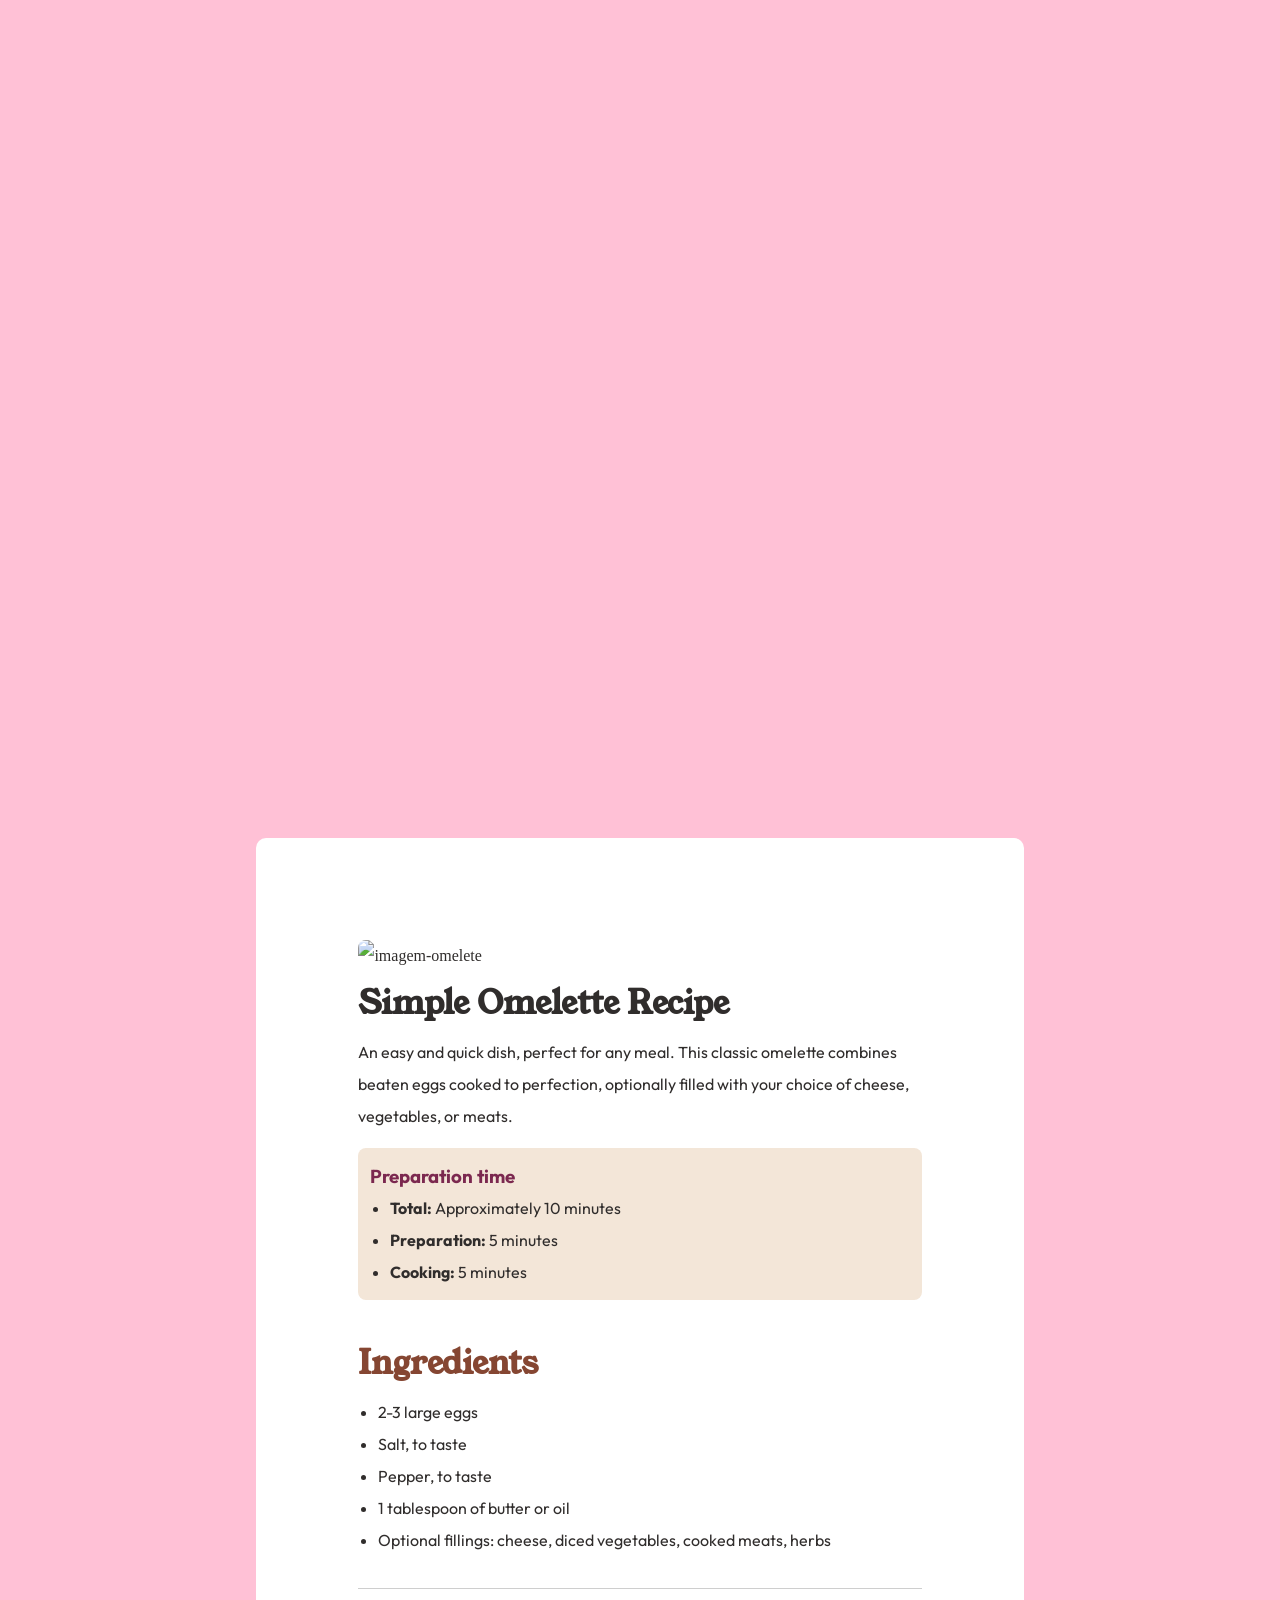
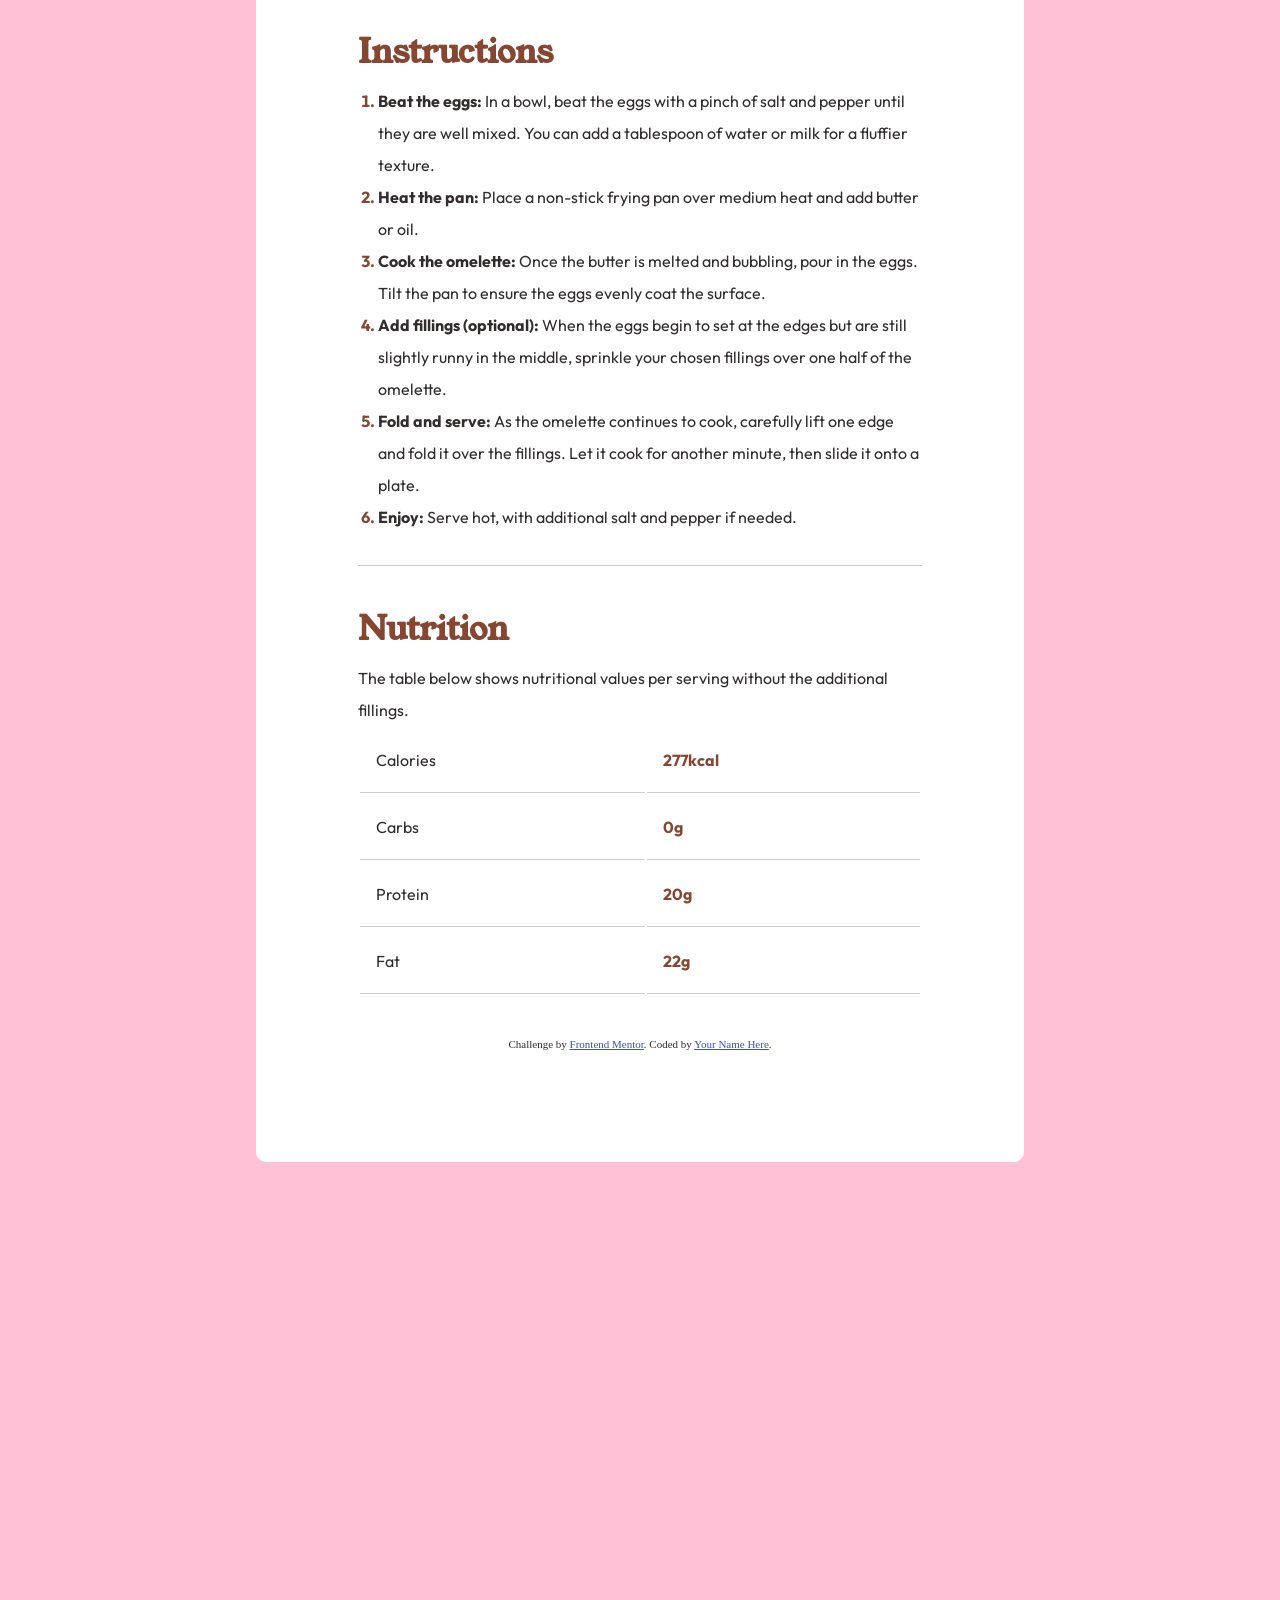
==== index.html @ 012b08d7 "Add files via upload" ====
<!doctype html>
<html lang="en">
  <head>
    <meta charset="UTF-8" />
    <meta name="viewport" content="width=device-width, initial-scale=1.0" />
    <!-- displays site properly based on user's device -->

    <link
      rel="icon"
      type="image/png"
      sizes="32x32"
      href="./assets/images/favicon-32x32.png"
    />

    <title>Frontend Mentor | Recipe page</title>

    <!-- Feel free to remove these styles or customise in your own stylesheet 👍 -->
    <style>
      .attribution {
        font-size: 0.6875rem;
        text-align: center;
      }
      .attribution a {
        color: hsl(228, 45%, 44%);
      }
    </style>
    <link rel="stylesheet" href="style.css" />
  </head>
  <body>
    <div class="receita">
      <div class="img">
        <img src="./assets/images/image-omelette.jpeg" alt="imagem-omelete" />
      </div>

      <main>
        <div class="texto">
          <h1>Simple Omelette Recipe</h1>
          <p>
            An easy and quick dish, perfect for any meal. This classic omelette
            combines beaten eggs cooked to perfection, optionally filled with
            your choice of cheese, vegetables, or meats.
          </p>
        </div>

        <section class="tempo-receita">
          <h3>Preparation time</h3>
          <ul>
            <li><strong>Total: </strong>Approximately 10 minutes</li>
            <li><strong>Preparation: </strong> 5 minutes</li>
            <li><strong>Cooking: </strong>5 minutes</li>
          </ul>
        </section>

        <section class="ingredients">
          <h2>Ingredients</h2>
          <ul>
            <li>2-3 large eggs</li>
            <li>Salt, to taste</li>
            <li>Pepper, to taste</li>
            <li>1 tablespoon of butter or oil</li>
            <li>
              Optional fillings: cheese, diced vegetables, cooked meats, herbs
            </li>
          </ul>
        </section>

        <section class="instructions">
          <h2>Instructions</h2>
          <ol>
            <li>
              <strong>Beat the eggs:</strong> In a bowl, beat the eggs with a pinch of salt and
              pepper until they are well mixed. You can add a tablespoon of
              water or milk for a fluffier texture.
            </li>
            <li>
              <strong>Heat the pan:</strong> Place a non-stick frying pan over medium heat and
              add butter or oil.
            </li>
            <li>
              <strong>Cook the omelette:</strong> Once the butter is melted and bubbling, pour in
              the eggs. Tilt the pan to ensure the eggs evenly coat the surface.
            </li>
            <li>
              <strong>Add fillings (optional):</strong> When the eggs begin to set at the edges
              but are still slightly runny in the middle, sprinkle your chosen
              fillings over one half of the omelette.
            </li>
            <li>
              <strong>Fold and serve:</strong> As the omelette continues to cook, carefully lift
              one edge and fold it over the fillings. Let it cook for another
              minute, then slide it onto a plate.
            </li>
            <li>
              <strong>Enjoy:</strong> Serve hot, with additional salt and pepper if needed.
            </li>
          </ol>
        </section>

        <section class="nutrition">
          <h2>Nutrition</h2>
          <p>
            The table below shows nutritional values per serving without the
            additional fillings.
          </p>

          <table>
            <tr>
              <td>Calories</td>
              <td><span>277kcal</span></td>
            </tr>
            <tr>
              <td>Carbs</td>
              <td><span>0g</span></td>
            </tr>
            <tr>
              <td>Protein</td>
              <td><span>20g</span></td>
            </tr>
            <tr>
              <td>Fat</td>
              <td><span>22g</span></td>
            </tr>
          </table>
        </section>
        <footer class="attribution">
          Challenge by
          <a href="https://www.frontendmentor.io?ref=challenge"
            >Frontend Mentor</a
          >. Coded by <a href="#">Your Name Here</a>.
        </footer>
      </main>
    </div>
  </body>
</html>
---- style.css ----
@import url('https://fonts.googleapis.com/css2?family=Young+Serif&display=swap');
@import url('https://fonts.googleapis.com/css2?family=Outfit:wght@100..900&display=swap');


:root {
    --White: hsl(0, 0%, 100%);
    --Stone100: hsl(30, 54%, 90%);
    --Stone150: hsl(30, 18%, 87%);
    --Stone600: hsl(30, 10%, 34%);
    --Stone900: hsl(24, 5%, 18%);
    --Brown800: hsl(14, 45%, 36%);    
    --Rose800: hsl(332, 51%, 32%);
    --background: hsla(340, 100%, 84%, 0.753);
    --Rose50: hsl(330, 100%, 98%);
    --fonte-principal: 'Young Serif', serif;
    --fonte-secundaria: 'Outfit', sans-serif;
    --padding-padrao: 16px 0; 
}

* {
    padding: 0;
    margin: 0;
    box-sizing: border-box;
    color: var(--Stone900);
    line-height: 32px;
}

h1 {
    color: var(--Stone900)
}

h1, h2 {
    font-family: var(--fonte-principal);
    padding: var(--padding-padrao);
    font-size: 2rem;
}

h2 {
    color: var(--Brown800);
}

p, ul, ol, td {
    font-family: var(--fonte-secundaria);
}


ol, ul {
    padding-left: 20px ;
}



ol li::marker {
    color: var(--Brown800);
    font-weight: bold;
}

h3 {
    font-family: var(--fonte-secundaria);
}

body {
    width: 100%;
    height: 400vh;
    background-color: var(--background);
    display: flex;
    justify-content: center;
    align-items: center;
}

img {
    width: 100%;
    border-radius: 8px;
}

.receita {
    width: 60%;
    padding: 8%;
    border-radius: 10px;
    background-color: var(--White);

}

.img {
    width: 100%;
}

.ingredients, .instructions {
    padding: 32px 0;
    border-bottom: 1px solid rgba(0, 0, 0, 0.192);
}

.nutrition {
    width: 100%;
    padding: 32px 0;
}


.tempo-receita {
    width: 100%;
    padding: 12px;
    margin: 16px 0 0 0;
    border-radius: 8px;
    background-color: var(--Stone100);
}

h3 {
    color: var(--Rose800)
}

table {
    width: 100%;
}

span {
    color: var(--Brown800);
    font-weight: bold;
}
td {
    border-bottom: 1px solid rgba(0, 0, 0, 0.192);
    padding: 16px;
}


@media screen and (max-width: 490px) {
    h1, h2, h3 {
        font-size: 1.2rem;
    }

    p, ol li, ul li, td {
       font-size: 80%; 
       line-height: 1.2rem;
    }
    
}

@media screen and (max-width: 360px) {
    h3 {
        font-size: 90%;
    }

    p, ol li, ul li, strong {
        font-size: 80%;
    }
    
}
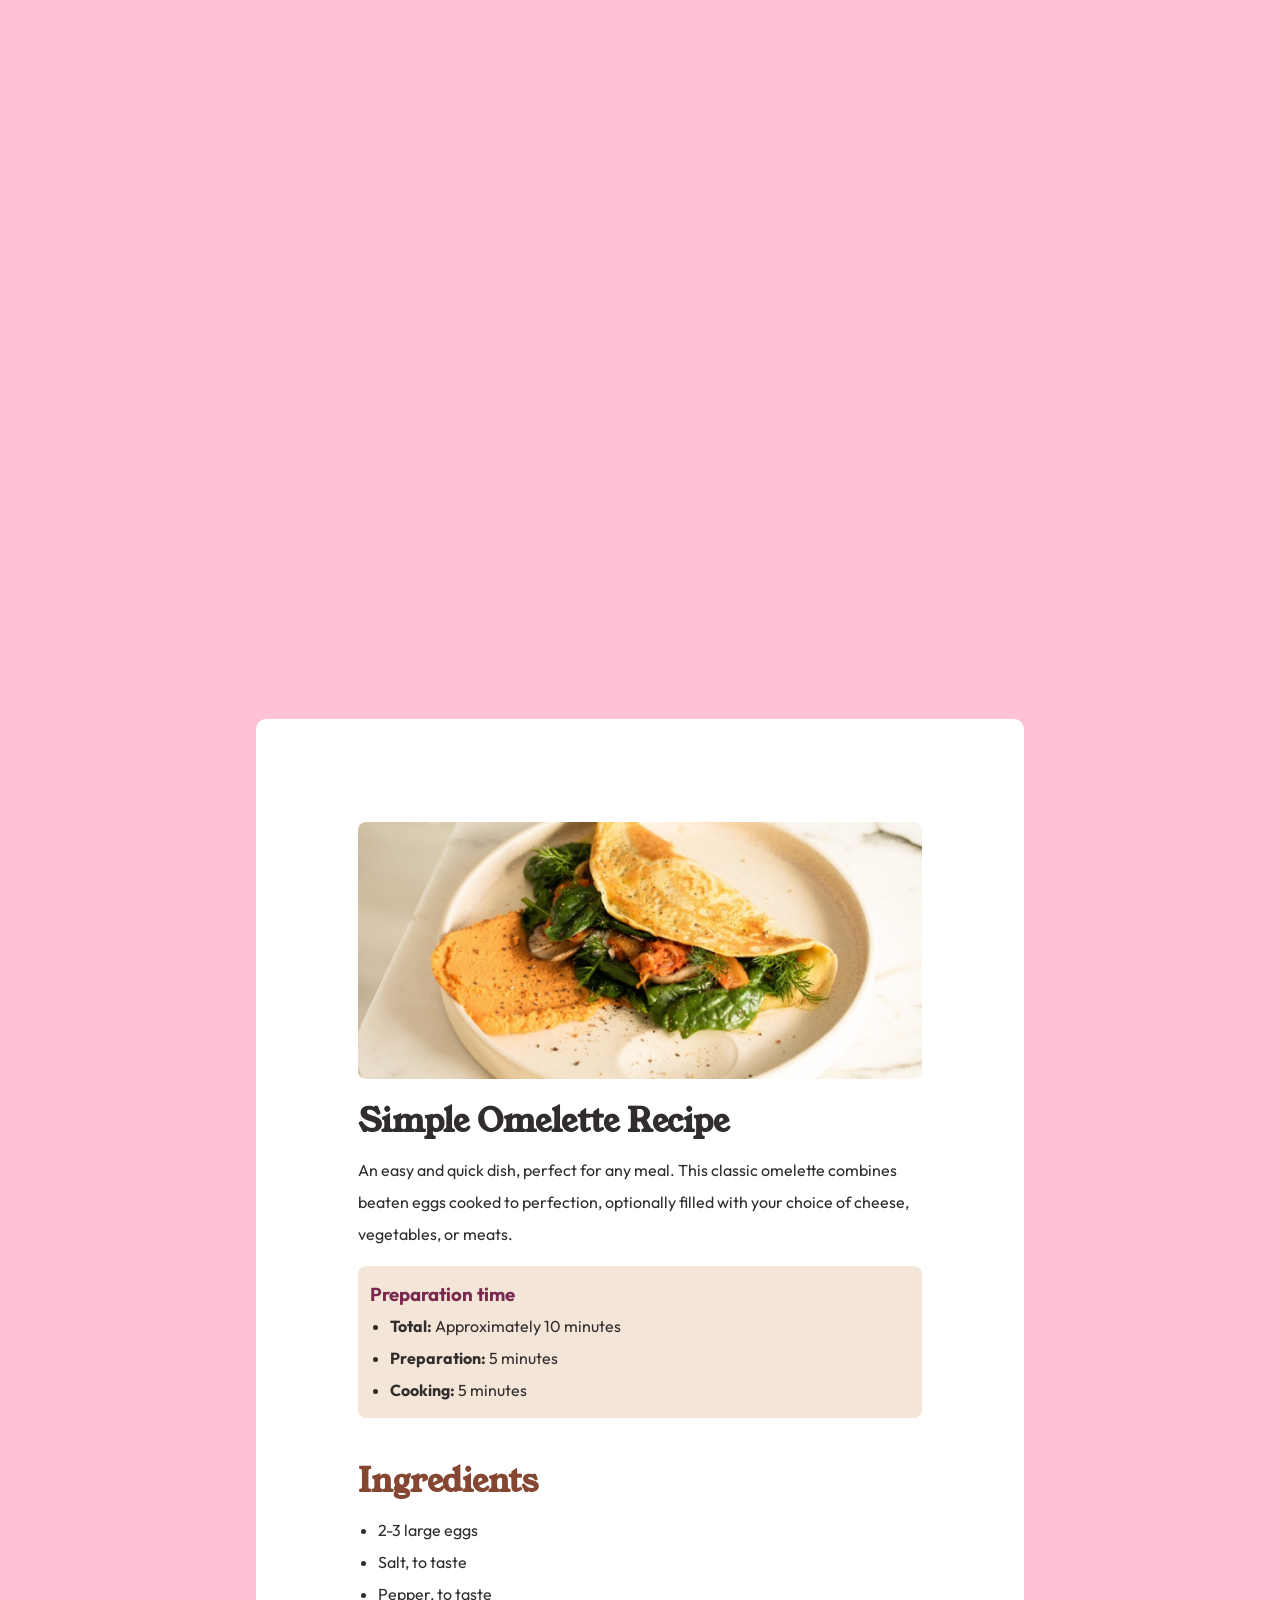
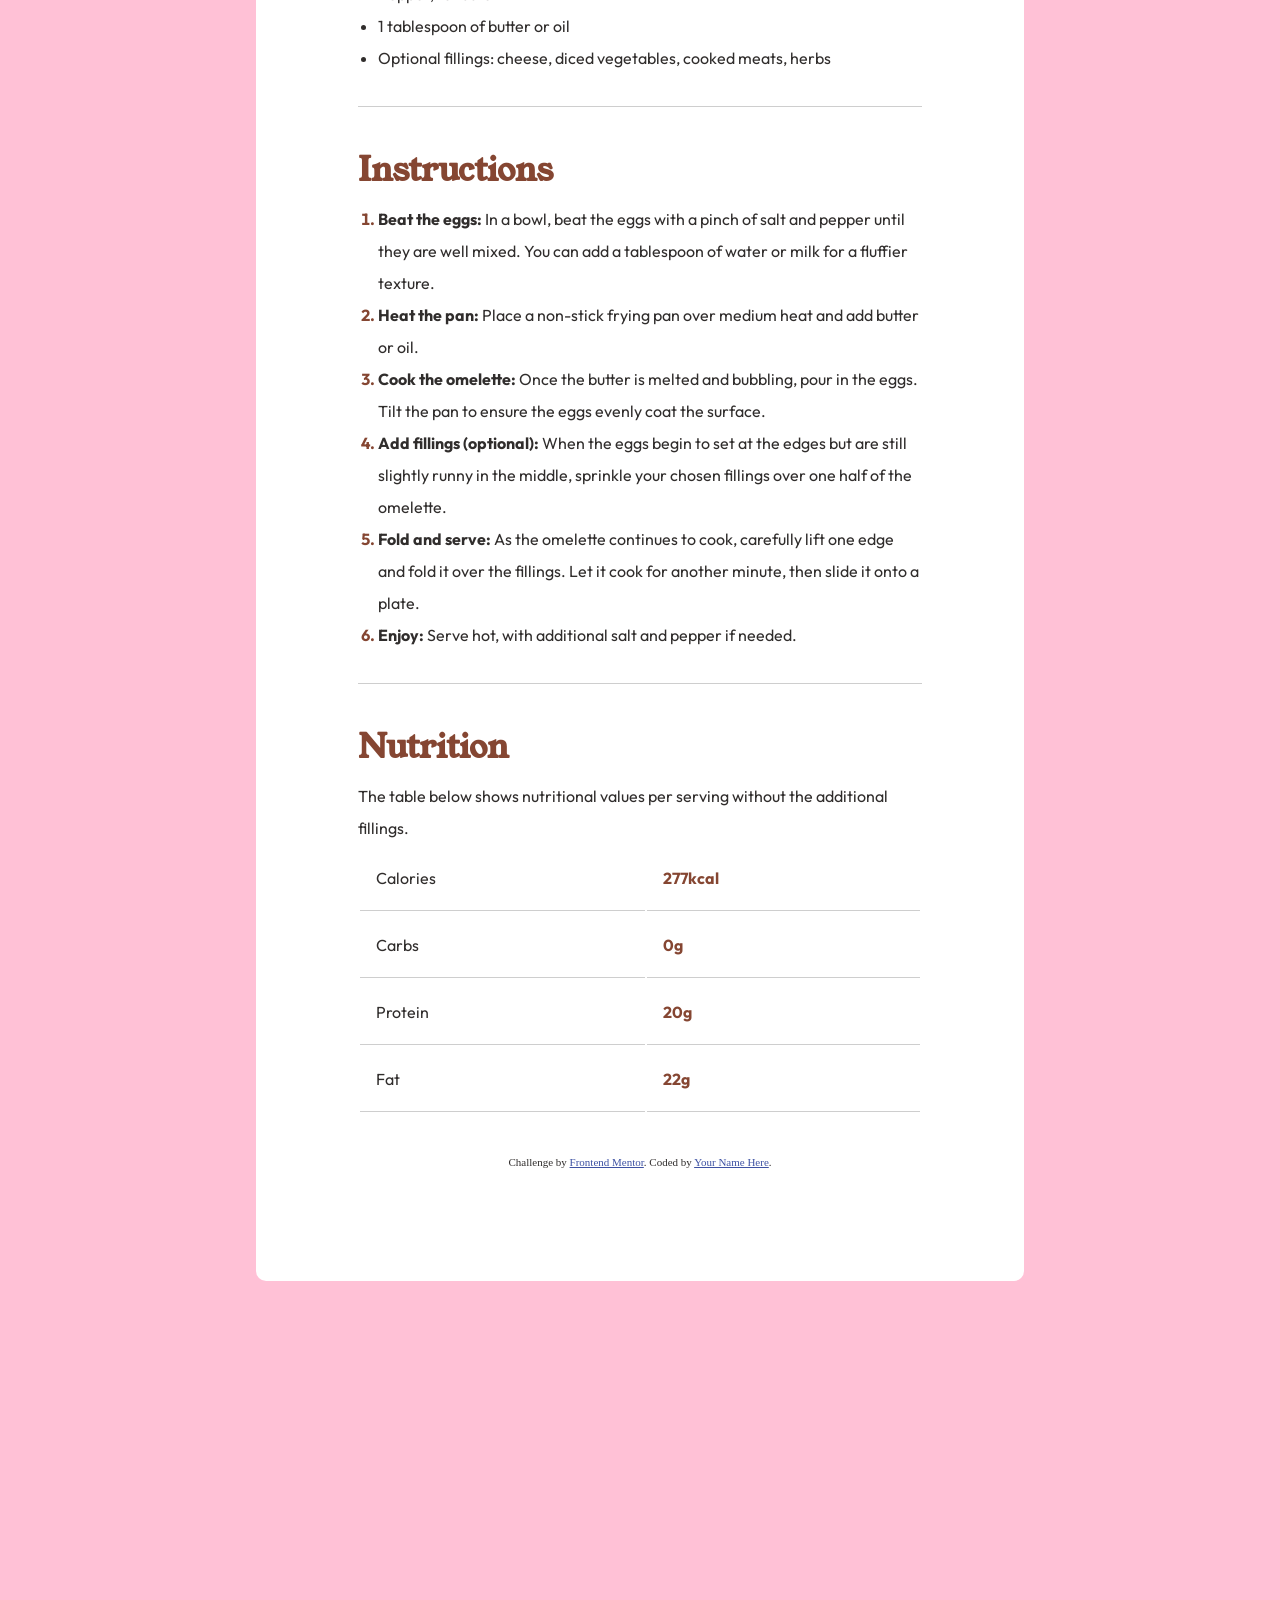
==== commit a75d28b7: "Update index.html" ====
--- a/index.html
+++ b/index.html
@@ -29,7 +29,7 @@
   <body>
     <div class="receita">
       <div class="img">
-        <img src="./assets/images/image-omelette.jpeg" alt="imagem-omelete" />
+        <img src="./assets/image-omelette.jpeg" alt="imagem-omelete" />
       </div>
 
       <main>
